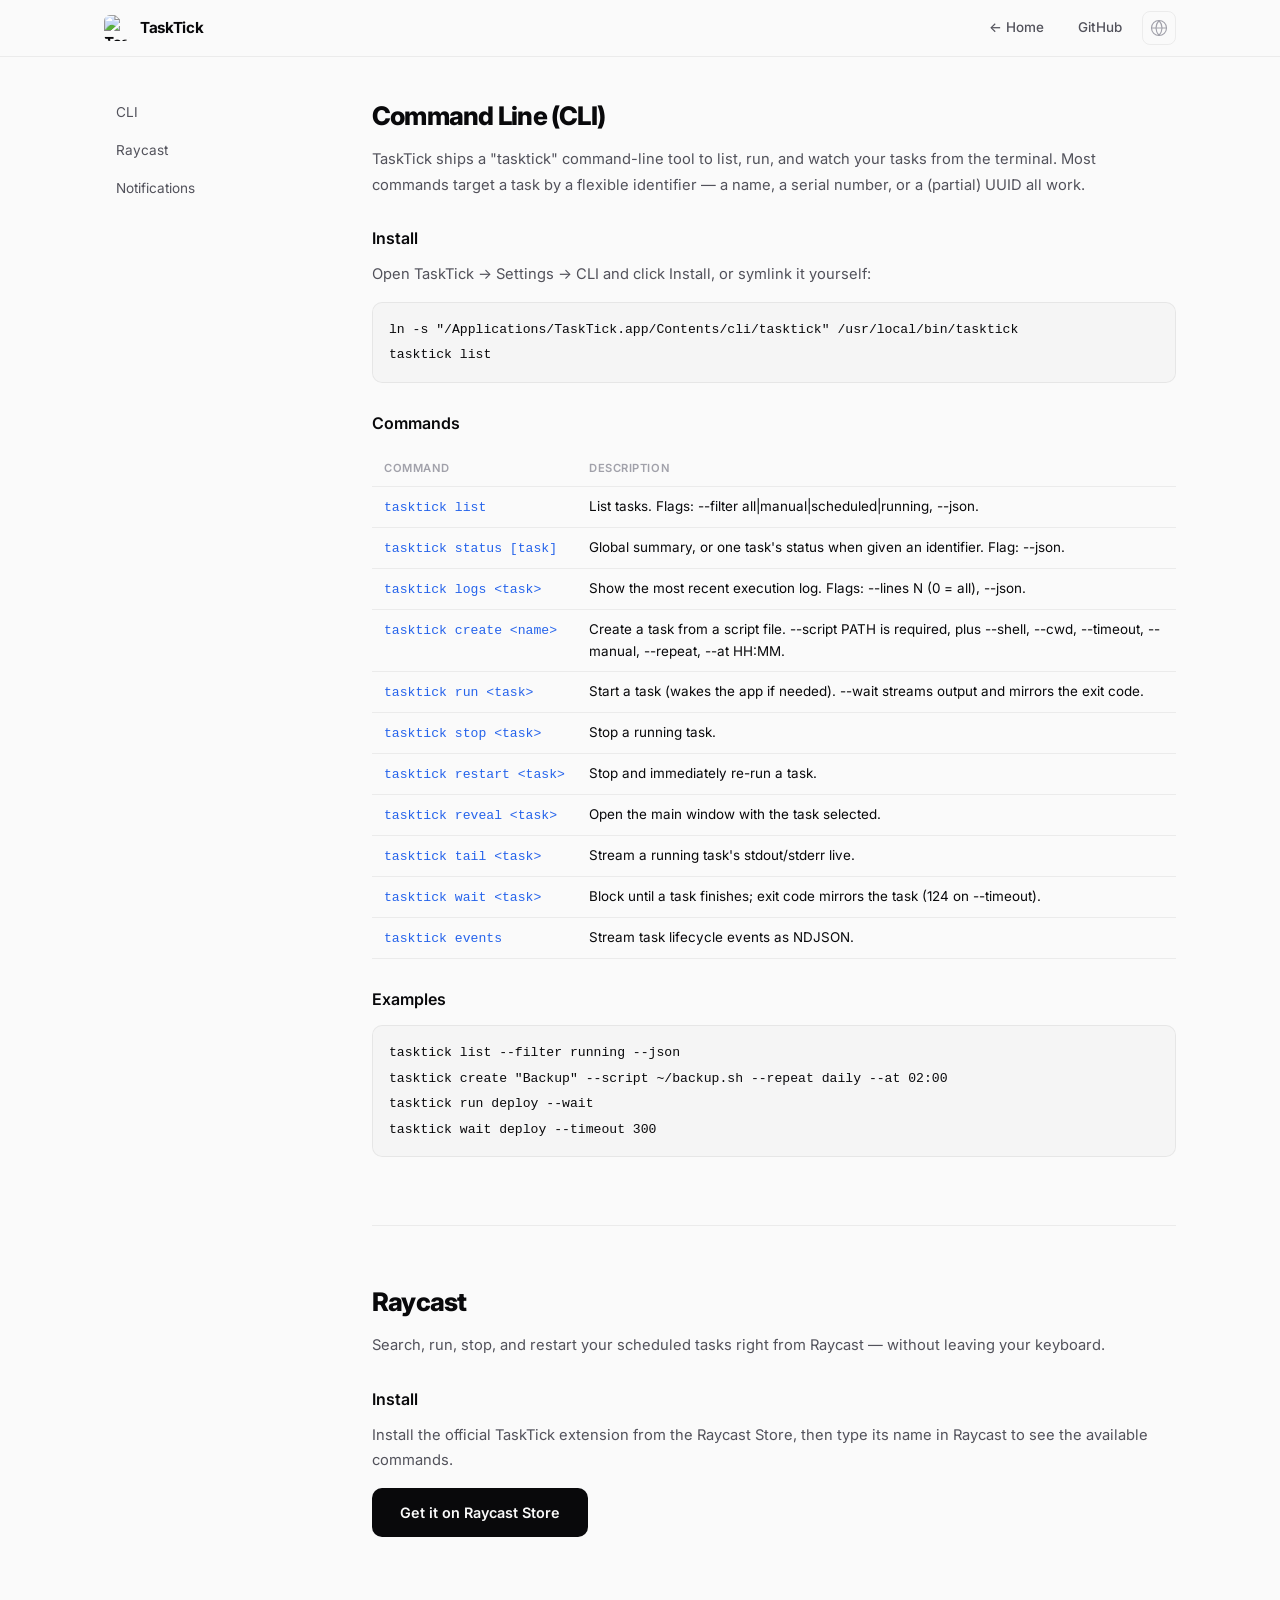
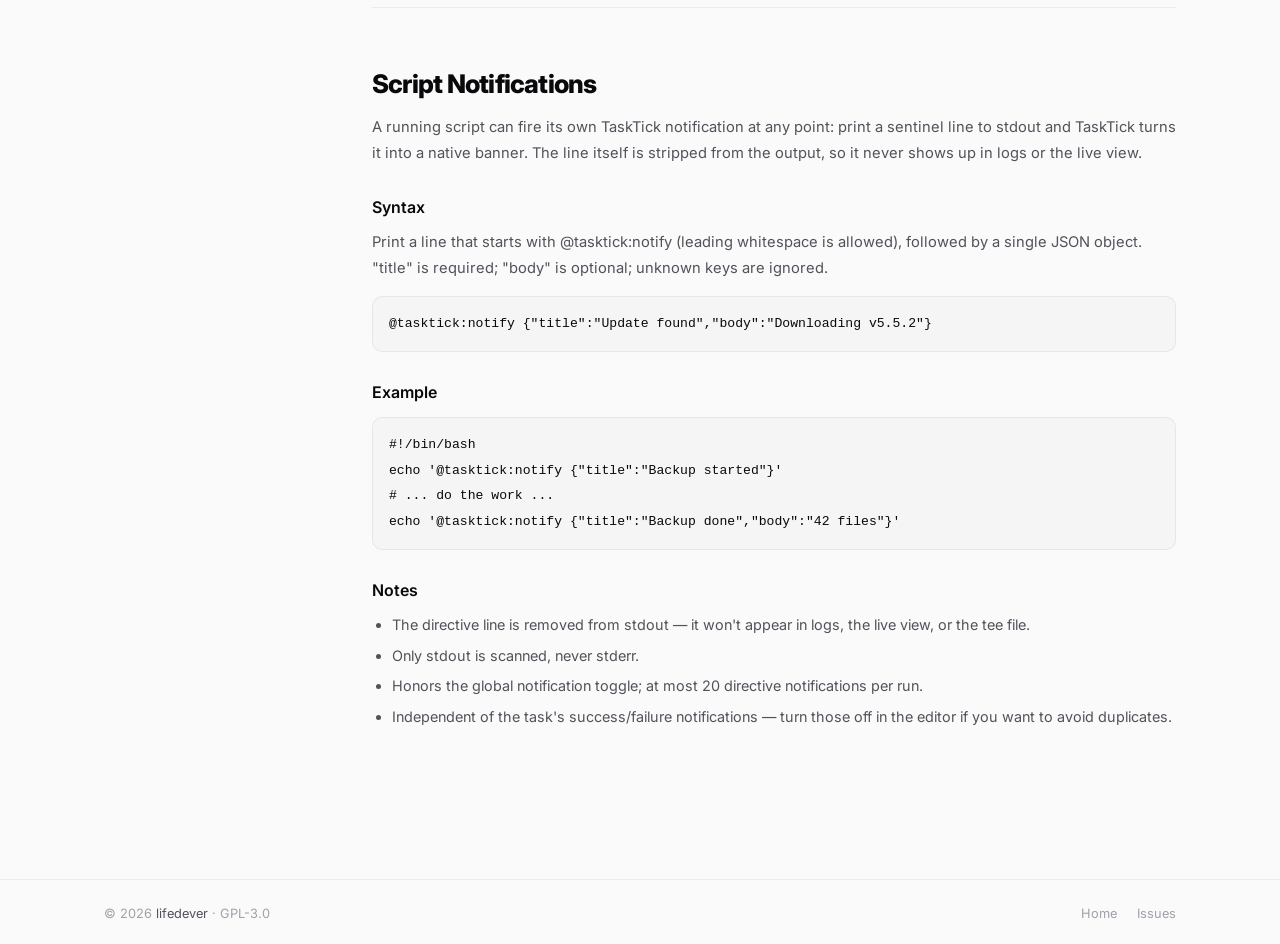
==== docs/guide/index.html @ 6cdb024d "移除赞助相关内容和链接，简化代码和文档" ====
<!DOCTYPE html>
<html lang="en">
<head>
<meta charset="UTF-8">
<meta name="viewport" content="width=device-width, initial-scale=1.0">
<title>TaskTick — Docs</title>
<meta name="description" content="TaskTick documentation: CLI, Raycast, and script notifications.">
<link rel="icon" type="image/svg+xml" href="../icon.svg">
<link rel="apple-touch-icon" href="../icon.svg">
<link rel="preconnect" href="https://fonts.loli.net">
<link rel="preconnect" href="https://gstatic.loli.net" crossorigin>
<link href="https://fonts.loli.net/css2?family=Inter:wght@400;500;600;700;800&family=Noto+Sans+SC:wght@400;500;700&display=swap" rel="stylesheet">
<style>
*,*::before,*::after{margin:0;padding:0;box-sizing:border-box}
:root{
  --bg:#fafafa;
  --bg2:#ffffff;
  --surface:rgba(0,0,0,.02);
  --border:rgba(0,0,0,.06);
  --text:#09090b;
  --text2:#52525b;
  --text3:#a1a1aa;
  --accent:#2563eb;
  --accent2:#3b82f6;
  --teal:#14b8a6;
  --pink:#ec4899;
  --font:'Inter','Noto Sans SC',-apple-system,system-ui,sans-serif;
}
html{scroll-behavior:smooth;font-size:16px}
body{font-family:var(--font);background:var(--bg);color:var(--text);line-height:1.6;overflow-x:hidden;-webkit-font-smoothing:antialiased}
::selection{background:var(--accent);color:#fff}

/* ── Nav ── */
nav{position:fixed;top:0;left:0;right:0;z-index:100;backdrop-filter:blur(24px) saturate(1.4);-webkit-backdrop-filter:blur(24px) saturate(1.4);background:rgba(250,250,250,.75);border-bottom:1px solid var(--border)}
.nav-inner{max-width:1120px;margin:0 auto;padding:0 24px;display:flex;align-items:center;justify-content:space-between;height:56px}
.nav-brand{display:flex;align-items:center;gap:10px;font-weight:700;font-size:.95rem;letter-spacing:-.02em;text-decoration:none;color:var(--text)}
.nav-brand img{width:26px;height:26px;border-radius:6px}
.nav-right{display:flex;align-items:center;gap:6px}
.nav-right a{color:var(--text2);text-decoration:none;font-size:.84rem;font-weight:500;padding:6px 14px;border-radius:8px;transition:color .2s}
.nav-right a:hover{color:var(--text)}
.lang-wrap{position:relative}
.lang-btn{cursor:pointer;width:34px;height:34px;border:1px solid var(--border);border-radius:8px;background:transparent;display:flex;align-items:center;justify-content:center;color:var(--text3);transition:all .2s}
.lang-btn:hover,.lang-btn.active{border-color:var(--accent);color:var(--accent)}
.lang-btn svg{width:18px;height:18px}
.lang-menu{display:none;position:absolute;top:calc(100% + 8px);right:0;min-width:180px;background:var(--bg2);border:1px solid var(--border);border-radius:12px;box-shadow:0 12px 40px rgba(0,0,0,.12);padding:6px;z-index:200;animation:fadeUp .2s ease}
.lang-menu.show{display:block}
.lang-menu button{display:flex;align-items:center;gap:8px;width:100%;padding:8px 14px;border:none;background:transparent;color:var(--text2);font-size:.84rem;font-family:var(--font);border-radius:8px;cursor:pointer;transition:all .15s;text-align:left}
.lang-menu button:hover{background:var(--surface);color:var(--text)}
.lang-menu button.active{background:var(--accent);color:#fff}
.lang-menu button.active:hover{opacity:.9}
.nav-cta{background:var(--text)!important;color:var(--bg)!important;font-weight:600!important;border-radius:8px!important;padding:6px 16px!important}
.nav-cta:hover{opacity:.85!important}

/* ── Buttons ── */
.btn{display:inline-flex;align-items:center;gap:8px;padding:12px 28px;border-radius:10px;font-size:.9rem;font-weight:600;text-decoration:none;transition:all .2s;cursor:pointer;border:none;font-family:var(--font)}
.btn-primary{background:var(--text);color:var(--bg)}
.btn-primary:hover{opacity:.85;transform:translateY(-1px)}
.btn-ghost{background:transparent;color:var(--text2);border:1px solid var(--border)}
.btn-ghost:hover{border-color:var(--text2);color:var(--text);transform:translateY(-1px)}
.btn svg{width:16px;height:16px}

/* ── Container / Footer ── */
.container{max-width:1120px;margin:0 auto;padding:0 24px}
footer{border-top:1px solid var(--border);padding:24px 0}
footer .container{display:flex;align-items:center;justify-content:space-between;flex-wrap:wrap;gap:12px}
footer .left{font-size:.8rem;color:var(--text3)}
footer .left a{color:var(--text2);text-decoration:none}
footer .left a:hover{color:var(--text)}
footer .right{display:flex;gap:20px}
footer .right a{color:var(--text3);text-decoration:none;font-size:.8rem}
footer .right a:hover{color:var(--text)}

/* ── Animations ── */
@keyframes fadeUp{from{opacity:0;transform:translateY(20px)}to{opacity:1;transform:translateY(0)}}

/* ── Guide-specific ── */
.doc-wrap{max-width:1120px;margin:0 auto;padding:96px 24px 80px;display:grid;grid-template-columns:220px 1fr;gap:48px;align-items:start}
.toc{position:sticky;top:80px;display:flex;flex-direction:column;gap:4px}
.toc a{color:var(--text2);text-decoration:none;font-size:.85rem;padding:6px 12px;border-radius:8px;transition:all .15s}
.toc a:hover{color:var(--text);background:var(--surface)}
.doc-main{min-width:0}
.doc-section{padding-bottom:56px;border-bottom:1px solid var(--border);margin-bottom:56px}
.doc-section:last-child{border-bottom:none;margin-bottom:0}
.doc-section h2{font-size:1.6rem;font-weight:800;letter-spacing:-.03em;margin-bottom:10px;scroll-margin-top:80px}
.doc-section h3{font-size:1rem;font-weight:600;margin:28px 0 10px}
.doc-section p{color:var(--text2);font-size:.92rem;line-height:1.75;margin-bottom:14px}
.doc-table{width:100%;border-collapse:collapse;font-size:.84rem;margin:14px 0}
.doc-table th,.doc-table td{text-align:left;padding:9px 12px;border-bottom:1px solid var(--border);vertical-align:top}
.doc-table th{color:var(--text3);font-weight:600;text-transform:uppercase;font-size:.7rem;letter-spacing:.05em}
.doc-table td code{font-family:'SF Mono',Menlo,monospace;font-size:.82rem;color:var(--accent);white-space:nowrap}
pre{background:var(--surface);border:1px solid var(--border);border-radius:10px;padding:14px 16px;overflow-x:auto;margin:12px 0}
pre code{font-family:'SF Mono',Menlo,monospace;font-size:.82rem;color:var(--text);line-height:1.7;white-space:pre}
.doc-note{background:rgba(37,99,235,.05);border:1px solid rgba(37,99,235,.15);border-radius:10px;padding:14px 16px;font-size:.86rem;color:var(--text2)}
.doc-list{margin:10px 0 14px 20px;color:var(--text2);font-size:.9rem;line-height:1.7}
.doc-list li{margin-bottom:6px}

/* ── Responsive ── */
@media(max-width:768px){
  .nav-right a:not(.nav-cta):not(.lang-btn){display:none}
  .doc-wrap{grid-template-columns:1fr;gap:24px}
  .toc{position:static;flex-direction:row;flex-wrap:wrap}
  footer .container{flex-direction:column;text-align:center}
}

/* ── Dark mode ── */
@media(prefers-color-scheme:dark){
  :root{
    --bg:#0a0a0b;--bg2:#18181b;--surface:rgba(255,255,255,.04);
    --border:rgba(255,255,255,.08);
    --text:#f5f5f7;--text2:#a1a1aa;--text3:#52525b;
    --accent:#60a5fa;--accent2:#3b82f6;--teal:#2dd4bf;--pink:#f472b6;
  }
  nav{background:rgba(10,10,11,.8)}
  footer .left a{color:var(--text2)}
  .lang-menu{background:var(--bg2);box-shadow:0 12px 40px rgba(0,0,0,.4)}
}
</style>
</head>
<body>

<nav>
  <div class="nav-inner">
    <a href="../" class="nav-brand">
      <img src="../icon.svg" alt="TaskTick">
      TaskTick
    </a>
    <div class="nav-right">
      <a href="../" data-i18n="g_back">← Home</a>
      <a href="https://github.com/lifedever/TaskTick">GitHub</a>
      <div class="lang-wrap">
        <button class="lang-btn" onclick="toggleLangMenu()" aria-label="Language">
          <svg viewBox="0 0 24 24" fill="none" stroke="currentColor" stroke-width="1.5" stroke-linecap="round" stroke-linejoin="round"><circle cx="12" cy="12" r="10"/><line x1="2" y1="12" x2="22" y2="12"/><path d="M12 2a15.3 15.3 0 014 10 15.3 15.3 0 01-4 10 15.3 15.3 0 01-4-10 15.3 15.3 0 014-10z"/></svg>
        </button>
        <div class="lang-menu" id="langMenu">
          <button onclick="setLang('zh-Hans')">简体中文</button>
          <button onclick="setLang('en')">English</button>
        </div>
      </div>
    </div>
  </div>
</nav>

<div class="doc-wrap">
  <aside class="toc">
    <a href="#cli" data-i18n="toc_cli">CLI</a>
    <a href="#raycast" data-i18n="toc_raycast">Raycast</a>
    <a href="#notifications" data-i18n="toc_notifications">Notifications</a>
  </aside>
  <main class="doc-main">

    <section id="cli" class="doc-section">
      <h2 data-i18n="cli_h">Command Line (CLI)</h2>
      <p data-i18n="cli_intro">TaskTick ships a "tasktick" command-line tool to list, run, and watch your tasks from the terminal. Most commands target a task by a flexible identifier — a name, a serial number, or a (partial) UUID all work.</p>

      <h3 data-i18n="cli_install_h">Install</h3>
      <p data-i18n="cli_install_p">Open TaskTick → Settings → CLI and click Install, or symlink it yourself:</p>
      <pre><code>ln -s "/Applications/TaskTick.app/Contents/cli/tasktick" /usr/local/bin/tasktick
tasktick list</code></pre>

      <h3 data-i18n="cli_cmds_h">Commands</h3>
      <table class="doc-table">
        <thead><tr><th data-i18n="cli_th_cmd">Command</th><th data-i18n="cli_th_desc">Description</th></tr></thead>
        <tbody>
          <tr><td><code>tasktick list</code></td><td data-i18n="cli_d_list">List tasks. Flags: --filter all|manual|scheduled|running, --json.</td></tr>
          <tr><td><code>tasktick status [task]</code></td><td data-i18n="cli_d_status">Global summary, or one task's status when given an identifier. Flag: --json.</td></tr>
          <tr><td><code>tasktick logs &lt;task&gt;</code></td><td data-i18n="cli_d_logs">Show the most recent execution log. Flags: --lines N (0 = all), --json.</td></tr>
          <tr><td><code>tasktick create &lt;name&gt;</code></td><td data-i18n="cli_d_create">Create a task from a script file. --script PATH is required, plus --shell, --cwd, --timeout, --manual, --repeat, --at HH:MM.</td></tr>
          <tr><td><code>tasktick run &lt;task&gt;</code></td><td data-i18n="cli_d_run">Start a task (wakes the app if needed). --wait streams output and mirrors the exit code.</td></tr>
          <tr><td><code>tasktick stop &lt;task&gt;</code></td><td data-i18n="cli_d_stop">Stop a running task.</td></tr>
          <tr><td><code>tasktick restart &lt;task&gt;</code></td><td data-i18n="cli_d_restart">Stop and immediately re-run a task.</td></tr>
          <tr><td><code>tasktick reveal &lt;task&gt;</code></td><td data-i18n="cli_d_reveal">Open the main window with the task selected.</td></tr>
          <tr><td><code>tasktick tail &lt;task&gt;</code></td><td data-i18n="cli_d_tail">Stream a running task's stdout/stderr live.</td></tr>
          <tr><td><code>tasktick wait &lt;task&gt;</code></td><td data-i18n="cli_d_wait">Block until a task finishes; exit code mirrors the task (124 on --timeout).</td></tr>
          <tr><td><code>tasktick events</code></td><td data-i18n="cli_d_events">Stream task lifecycle events as NDJSON.</td></tr>
        </tbody>
      </table>

      <h3 data-i18n="cli_ex_h">Examples</h3>
      <pre><code>tasktick list --filter running --json
tasktick create "Backup" --script ~/backup.sh --repeat daily --at 02:00
tasktick run deploy --wait
tasktick wait deploy --timeout 300</code></pre>
    </section>

    <section id="raycast" class="doc-section">
      <h2 data-i18n="raycast_h">Raycast</h2>
      <p data-i18n="raycast_intro">Search, run, stop, and restart your scheduled tasks right from Raycast — without leaving your keyboard.</p>
      <h3 data-i18n="raycast_install_h">Install</h3>
      <p data-i18n="raycast_install_p">Install the official TaskTick extension from the Raycast Store, then type its name in Raycast to see the available commands.</p>
      <p><a href="https://www.raycast.com/lifedever/tasktick" class="btn btn-primary"><span data-i18n="raycast_btn">Get it on Raycast Store</span></a></p>
    </section>

    <section id="notifications" class="doc-section">
      <h2 data-i18n="notif_h">Script Notifications</h2>
      <p data-i18n="notif_intro">A running script can fire its own TaskTick notification at any point: print a sentinel line to stdout and TaskTick turns it into a native banner. The line itself is stripped from the output, so it never shows up in logs or the live view.</p>

      <h3 data-i18n="notif_syntax_h">Syntax</h3>
      <p data-i18n="notif_syntax_p">Print a line that starts with @tasktick:notify (leading whitespace is allowed), followed by a single JSON object. "title" is required; "body" is optional; unknown keys are ignored.</p>
      <pre><code>@tasktick:notify {"title":"Update found","body":"Downloading v5.5.2"}</code></pre>

      <h3 data-i18n="notif_example_h">Example</h3>
      <pre><code>#!/bin/bash
echo '@tasktick:notify {"title":"Backup started"}'
# ... do the work ...
echo '@tasktick:notify {"title":"Backup done","body":"42 files"}'</code></pre>

      <h3 data-i18n="notif_notes_h">Notes</h3>
      <ul class="doc-list">
        <li data-i18n="notif_note_strip">The directive line is removed from stdout — it won't appear in logs, the live view, or the tee file.</li>
        <li data-i18n="notif_note_stdout">Only stdout is scanned, never stderr.</li>
        <li data-i18n="notif_note_cap">Honors the global notification toggle; at most 20 directive notifications per run.</li>
        <li data-i18n="notif_note_independent">Independent of the task's success/failure notifications — turn those off in the editor if you want to avoid duplicates.</li>
      </ul>
    </section>

  </main>
</div>

<footer>
  <div class="container">
    <div class="left">&copy; 2026 <a href="https://github.com/lifedever">lifedever</a> &middot; GPL-3.0</div>
    <div class="right">
      <a href="../">Home</a>
      <a href="https://github.com/lifedever/TaskTick/issues">Issues</a>
    </div>
  </div>
</footer>

<script>
const T = {
  en: {
    g_back: '← Home',
    toc_cli: 'CLI', toc_raycast: 'Raycast', toc_notifications: 'Notifications',
    cli_h: 'Command Line (CLI)',
    cli_intro: 'TaskTick ships a "tasktick" command-line tool to list, run, and watch your tasks from the terminal. Most commands target a task by a flexible identifier — a name, a serial number, or a (partial) UUID all work.',
    cli_install_h: 'Install',
    cli_install_p: 'Open TaskTick → Settings → CLI and click Install, or symlink it yourself:',
    cli_cmds_h: 'Commands', cli_th_cmd: 'Command', cli_th_desc: 'Description',
    cli_d_list: 'List tasks. Flags: --filter all|manual|scheduled|running, --json.',
    cli_d_status: "Global summary, or one task's status when given an identifier. Flag: --json.",
    cli_d_logs: 'Show the most recent execution log. Flags: --lines N (0 = all), --json.',
    cli_d_create: 'Create a task from a script file. --script PATH is required, plus --shell, --cwd, --timeout, --manual, --repeat, --at HH:MM.',
    cli_d_run: 'Start a task (wakes the app if needed). --wait streams output and mirrors the exit code.',
    cli_d_stop: 'Stop a running task.',
    cli_d_restart: 'Stop and immediately re-run a task.',
    cli_d_reveal: 'Open the main window with the task selected.',
    cli_d_tail: "Stream a running task's stdout/stderr live.",
    cli_d_wait: 'Block until a task finishes; exit code mirrors the task (124 on --timeout).',
    cli_d_events: 'Stream task lifecycle events as NDJSON.',
    cli_ex_h: 'Examples',
    raycast_h: 'Raycast',
    raycast_intro: 'Search, run, stop, and restart your scheduled tasks right from Raycast — without leaving your keyboard.',
    raycast_install_h: 'Install',
    raycast_install_p: 'Install the official TaskTick extension from the Raycast Store, then type its name in Raycast to see the available commands.',
    raycast_btn: 'Get it on Raycast Store',
    notif_h: 'Script Notifications',
    notif_intro: 'A running script can fire its own TaskTick notification at any point: print a sentinel line to stdout and TaskTick turns it into a native banner. The line itself is stripped from the output, so it never shows up in logs or the live view.',
    notif_syntax_h: 'Syntax',
    notif_syntax_p: 'Print a line that starts with @tasktick:notify (leading whitespace is allowed), followed by a single JSON object. "title" is required; "body" is optional; unknown keys are ignored.',
    notif_example_h: 'Example',
    notif_notes_h: 'Notes',
    notif_note_strip: "The directive line is removed from stdout — it won't appear in logs, the live view, or the tee file.",
    notif_note_stdout: 'Only stdout is scanned, never stderr.',
    notif_note_cap: 'Honors the global notification toggle; at most 20 directive notifications per run.',
    notif_note_independent: "Independent of the task's success/failure notifications — turn those off in the editor if you want to avoid duplicates.",
  },
  'zh-Hans': {
    g_back: '← 首页',
    toc_cli: '命令行', toc_raycast: 'Raycast', toc_notifications: '脚本通知',
    cli_h: '命令行工具 (CLI)',
    cli_intro: 'TaskTick 提供 “tasktick” 命令行工具，可在终端列出、运行和监看任务。大多数命令用一个灵活标识符指定任务——名称、序号或（部分）UUID 都可以。',
    cli_install_h: '安装',
    cli_install_p: '打开 TaskTick → 设置 → CLI 点击安装，或自行建立软链：',
    cli_cmds_h: '命令', cli_th_cmd: '命令', cli_th_desc: '说明',
    cli_d_list: '列出任务。选项：--filter all|manual|scheduled|running、--json。',
    cli_d_status: '全局摘要；带标识符时显示单个任务状态。选项：--json。',
    cli_d_logs: '显示最近一次执行日志。选项：--lines N（0 = 全部）、--json。',
    cli_d_create: '从脚本文件创建任务。--script PATH 必填，以及 --shell、--cwd、--timeout、--manual、--repeat、--at HH:MM。',
    cli_d_run: '启动任务（必要时唤醒 app）。--wait 实时输出并沿用退出码。',
    cli_d_stop: '停止运行中的任务。',
    cli_d_restart: '停止并立即重新运行任务。',
    cli_d_reveal: '打开主窗口并选中该任务。',
    cli_d_tail: '实时输出运行中任务的 stdout/stderr。',
    cli_d_wait: '阻塞直到任务结束；退出码沿用任务（--timeout 超时为 124）。',
    cli_d_events: '以 NDJSON 流式输出任务生命周期事件。',
    cli_ex_h: '示例',
    raycast_h: 'Raycast',
    raycast_intro: '在 Raycast 中直接搜索、运行、停止和重启你的定时任务，双手不离键盘。',
    raycast_install_h: '安装',
    raycast_install_p: '从 Raycast Store 安装官方 TaskTick 扩展，然后在 Raycast 中输入其名称即可看到可用命令。',
    raycast_btn: '前往 Raycast Store 获取',
    notif_h: '脚本通知',
    notif_intro: '运行中的脚本可以在任意时刻发出自己的 TaskTick 通知：往 stdout 打印一行 sentinel，TaskTick 就把它变成一条原生横幅。这一行本身会从输出里剥离，不会出现在日志或实时输出中。',
    notif_syntax_h: '语法',
    notif_syntax_p: '打印一行以 @tasktick:notify 开头（允许前导空白），后跟一个 JSON 对象。"title" 必填；"body" 可选；未知键会被忽略。',
    notif_example_h: '示例',
    notif_notes_h: '说明',
    notif_note_strip: '指令行会从 stdout 移除——不会出现在日志、实时输出或 tee 文件里。',
    notif_note_stdout: '只扫描 stdout，从不扫描 stderr。',
    notif_note_cap: '遵循全局通知开关；每次运行最多 20 条指令通知。',
    notif_note_independent: '与任务的成功/失败通知相互独立——如果想避免重复，在编辑器里关掉那些。',
  },
};

// Render only — plain text via textContent, never writes localStorage.
function applyLang(lang){
  if(!T[lang]) lang='en';
  document.querySelectorAll('[data-i18n]').forEach(el=>{
    const key=el.getAttribute('data-i18n');
    if(T[lang][key]!==undefined) el.textContent=T[lang][key];
  });
  document.documentElement.lang = lang.startsWith('zh') ? lang.split('-')[0] : lang;
  document.querySelectorAll('#langMenu button').forEach(function(btn){
    btn.classList.toggle('active', btn.getAttribute('onclick').indexOf("'"+lang+"'")!==-1);
  });
}

// User-initiated switch → persist so the choice carries back to the site.
function setLang(lang){
  if(!T[lang]) lang='en';
  applyLang(lang);
  localStorage.setItem('tasktick-lang', lang);
  document.getElementById('langMenu').classList.remove('show');
  document.querySelector('.lang-btn').classList.remove('active');
}

(function initLang(){
  const saved = localStorage.getItem('tasktick-lang');
  // Supported saved language → render it.
  if(saved && T[saved]){ applyLang(saved); return; }
  // Saved but unsupported here (e.g. 'ja' from the marketing site): show EN
  // but DO NOT overwrite the user's site-wide choice.
  if(saved && !T[saved]){ applyLang('en'); return; }
  // First visit, nothing saved: detect, render, but don't persist yet.
  const nav = navigator.language || '';
  applyLang(/^zh.*(CN|SG|Hans)/i.test(nav) ? 'zh-Hans' : 'en');
})();

function toggleLangMenu() {
  var menu = document.getElementById('langMenu');
  var btn = document.querySelector('.lang-btn');
  var isOpen = menu.classList.contains('show');
  menu.classList.toggle('show');
  btn.classList.toggle('active');
  if (!isOpen) {
    setTimeout(function() {
      document.addEventListener('click', closeLangMenu, { once: true });
    }, 0);
  }
}
function closeLangMenu(e) {
  var wrap = document.querySelector('.lang-wrap');
  if (!wrap.contains(e.target)) {
    document.getElementById('langMenu').classList.remove('show');
    document.querySelector('.lang-btn').classList.remove('active');
  } else {
    document.addEventListener('click', closeLangMenu, { once: true });
  }
}
</script>
</body>
</html>
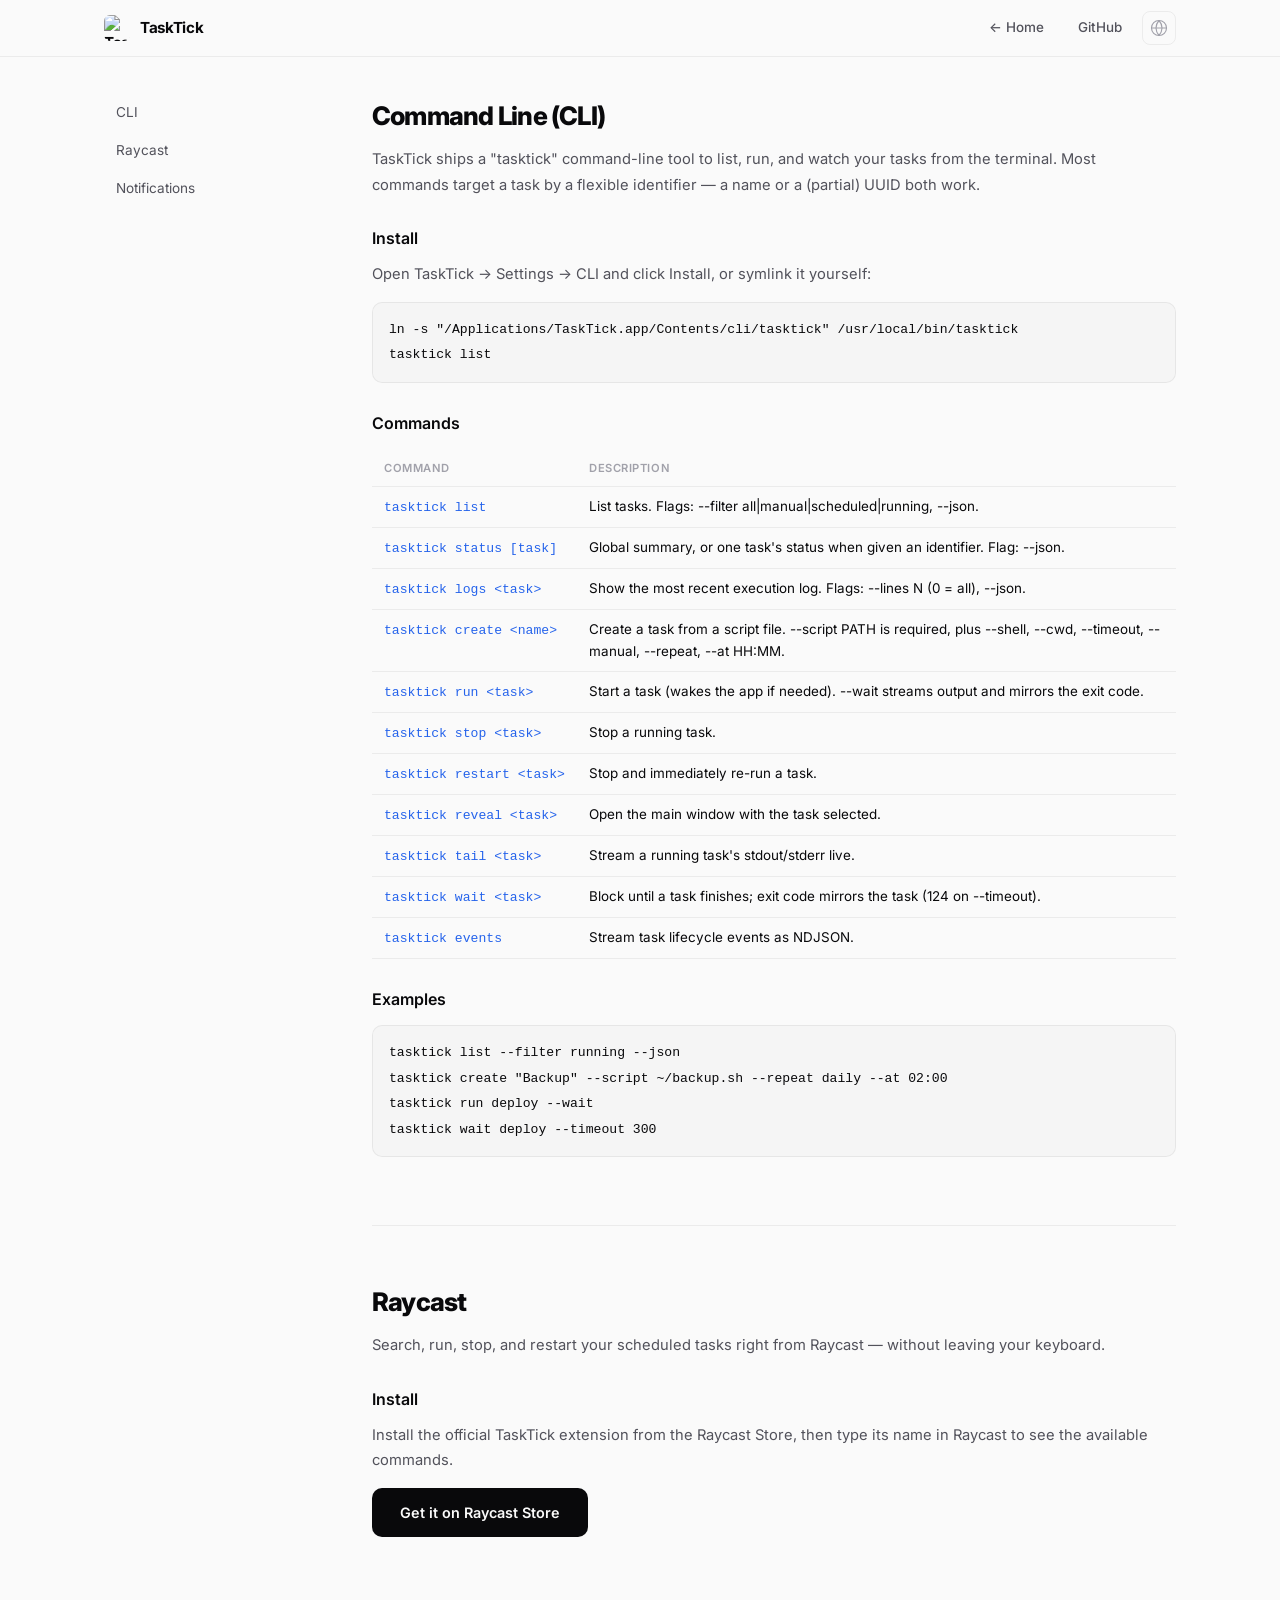
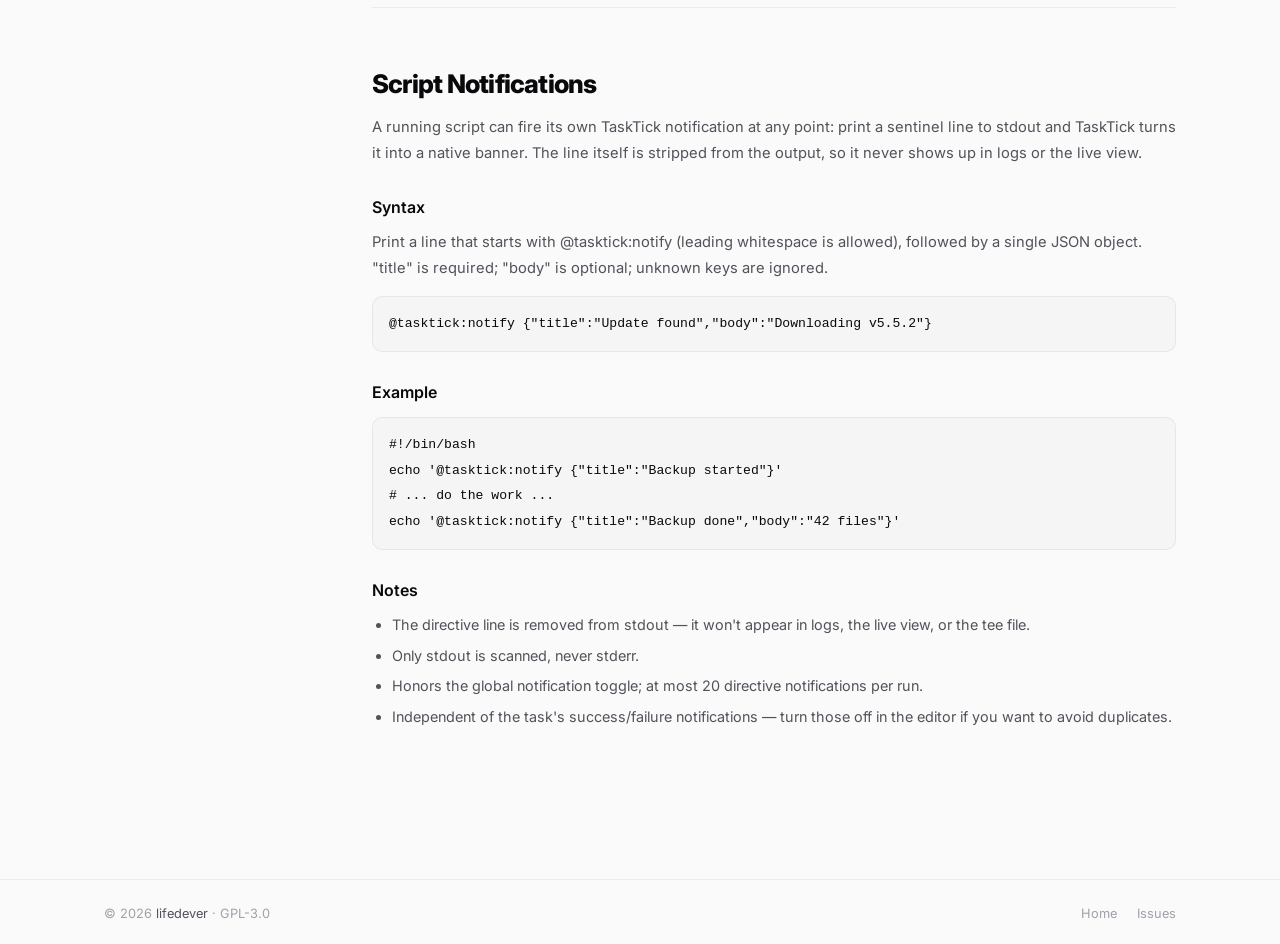
==== commit f500eae1: "移除序列号相关字段和逻辑，简化任务标识符处理" ====
--- a/docs/guide/index.html
+++ b/docs/guide/index.html
@@ -150,7 +150,7 @@
 
     <section id="cli" class="doc-section">
       <h2 data-i18n="cli_h">Command Line (CLI)</h2>
-      <p data-i18n="cli_intro">TaskTick ships a "tasktick" command-line tool to list, run, and watch your tasks from the terminal. Most commands target a task by a flexible identifier — a name, a serial number, or a (partial) UUID all work.</p>
+      <p data-i18n="cli_intro">TaskTick ships a "tasktick" command-line tool to list, run, and watch your tasks from the terminal. Most commands target a task by a flexible identifier — a name or a (partial) UUID both work.</p>
 
       <h3 data-i18n="cli_install_h">Install</h3>
       <p data-i18n="cli_install_p">Open TaskTick → Settings → CLI and click Install, or symlink it yourself:</p>
@@ -232,7 +232,7 @@
     g_back: '← Home',
     toc_cli: 'CLI', toc_raycast: 'Raycast', toc_notifications: 'Notifications',
     cli_h: 'Command Line (CLI)',
-    cli_intro: 'TaskTick ships a "tasktick" command-line tool to list, run, and watch your tasks from the terminal. Most commands target a task by a flexible identifier — a name, a serial number, or a (partial) UUID all work.',
+    cli_intro: 'TaskTick ships a "tasktick" command-line tool to list, run, and watch your tasks from the terminal. Most commands target a task by a flexible identifier — a name or a (partial) UUID both work.',
     cli_install_h: 'Install',
     cli_install_p: 'Open TaskTick → Settings → CLI and click Install, or symlink it yourself:',
     cli_cmds_h: 'Commands', cli_th_cmd: 'Command', cli_th_desc: 'Description',
@@ -268,7 +268,7 @@
     g_back: '← 首页',
     toc_cli: '命令行', toc_raycast: 'Raycast', toc_notifications: '脚本通知',
     cli_h: '命令行工具 (CLI)',
-    cli_intro: 'TaskTick 提供 “tasktick” 命令行工具，可在终端列出、运行和监看任务。大多数命令用一个灵活标识符指定任务——名称、序号或（部分）UUID 都可以。',
+    cli_intro: 'TaskTick 提供 “tasktick” 命令行工具，可在终端列出、运行和监看任务。大多数命令用一个灵活标识符指定任务——名称或（部分）UUID 都可以。',
     cli_install_h: '安装',
     cli_install_p: '打开 TaskTick → 设置 → CLI 点击安装，或自行建立软链：',
     cli_cmds_h: '命令', cli_th_cmd: '命令', cli_th_desc: '说明',
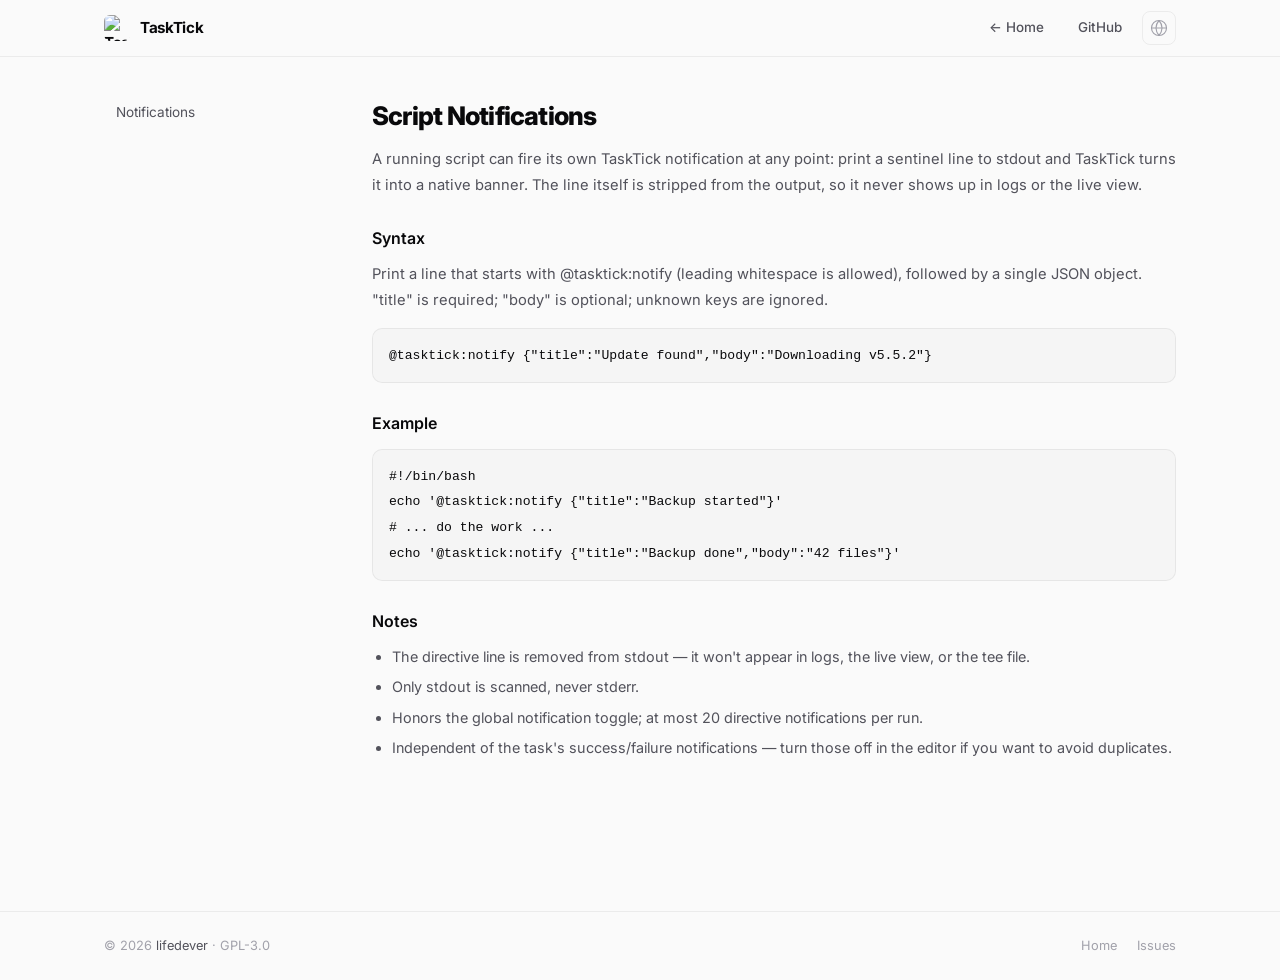
==== commit c8cfe72b: "Remove obsolete application code" ====
--- a/docs/guide/index.html
+++ b/docs/guide/index.html
@@ -4,7 +4,7 @@
 <meta charset="UTF-8">
 <meta name="viewport" content="width=device-width, initial-scale=1.0">
 <title>TaskTick — Docs</title>
-<meta name="description" content="TaskTick documentation: CLI, Raycast, and script notifications.">
+<meta name="description" content="TaskTick documentation: script notifications.">
 <link rel="icon" type="image/svg+xml" href="../icon.svg">
 <link rel="apple-touch-icon" href="../icon.svg">
 <link rel="preconnect" href="https://fonts.loli.net">
@@ -142,53 +142,9 @@
 
 <div class="doc-wrap">
   <aside class="toc">
-    <a href="#cli" data-i18n="toc_cli">CLI</a>
-    <a href="#raycast" data-i18n="toc_raycast">Raycast</a>
     <a href="#notifications" data-i18n="toc_notifications">Notifications</a>
   </aside>
   <main class="doc-main">
-
-    <section id="cli" class="doc-section">
-      <h2 data-i18n="cli_h">Command Line (CLI)</h2>
-      <p data-i18n="cli_intro">TaskTick ships a "tasktick" command-line tool to list, run, and watch your tasks from the terminal. Most commands target a task by a flexible identifier — a name or a (partial) UUID both work.</p>
-
-      <h3 data-i18n="cli_install_h">Install</h3>
-      <p data-i18n="cli_install_p">Open TaskTick → Settings → CLI and click Install, or symlink it yourself:</p>
-      <pre><code>ln -s "/Applications/TaskTick.app/Contents/cli/tasktick" /usr/local/bin/tasktick
-tasktick list</code></pre>
-
-      <h3 data-i18n="cli_cmds_h">Commands</h3>
-      <table class="doc-table">
-        <thead><tr><th data-i18n="cli_th_cmd">Command</th><th data-i18n="cli_th_desc">Description</th></tr></thead>
-        <tbody>
-          <tr><td><code>tasktick list</code></td><td data-i18n="cli_d_list">List tasks. Flags: --filter all|manual|scheduled|running, --json.</td></tr>
-          <tr><td><code>tasktick status [task]</code></td><td data-i18n="cli_d_status">Global summary, or one task's status when given an identifier. Flag: --json.</td></tr>
-          <tr><td><code>tasktick logs &lt;task&gt;</code></td><td data-i18n="cli_d_logs">Show the most recent execution log. Flags: --lines N (0 = all), --json.</td></tr>
-          <tr><td><code>tasktick create &lt;name&gt;</code></td><td data-i18n="cli_d_create">Create a task from a script file. --script PATH is required, plus --shell, --cwd, --timeout, --manual, --repeat, --at HH:MM.</td></tr>
-          <tr><td><code>tasktick run &lt;task&gt;</code></td><td data-i18n="cli_d_run">Start a task (wakes the app if needed). --wait streams output and mirrors the exit code.</td></tr>
-          <tr><td><code>tasktick stop &lt;task&gt;</code></td><td data-i18n="cli_d_stop">Stop a running task.</td></tr>
-          <tr><td><code>tasktick restart &lt;task&gt;</code></td><td data-i18n="cli_d_restart">Stop and immediately re-run a task.</td></tr>
-          <tr><td><code>tasktick reveal &lt;task&gt;</code></td><td data-i18n="cli_d_reveal">Open the main window with the task selected.</td></tr>
-          <tr><td><code>tasktick tail &lt;task&gt;</code></td><td data-i18n="cli_d_tail">Stream a running task's stdout/stderr live.</td></tr>
-          <tr><td><code>tasktick wait &lt;task&gt;</code></td><td data-i18n="cli_d_wait">Block until a task finishes; exit code mirrors the task (124 on --timeout).</td></tr>
-          <tr><td><code>tasktick events</code></td><td data-i18n="cli_d_events">Stream task lifecycle events as NDJSON.</td></tr>
-        </tbody>
-      </table>
-
-      <h3 data-i18n="cli_ex_h">Examples</h3>
-      <pre><code>tasktick list --filter running --json
-tasktick create "Backup" --script ~/backup.sh --repeat daily --at 02:00
-tasktick run deploy --wait
-tasktick wait deploy --timeout 300</code></pre>
-    </section>
-
-    <section id="raycast" class="doc-section">
-      <h2 data-i18n="raycast_h">Raycast</h2>
-      <p data-i18n="raycast_intro">Search, run, stop, and restart your scheduled tasks right from Raycast — without leaving your keyboard.</p>
-      <h3 data-i18n="raycast_install_h">Install</h3>
-      <p data-i18n="raycast_install_p">Install the official TaskTick extension from the Raycast Store, then type its name in Raycast to see the available commands.</p>
-      <p><a href="https://www.raycast.com/lifedever/tasktick" class="btn btn-primary"><span data-i18n="raycast_btn">Get it on Raycast Store</span></a></p>
-    </section>
 
     <section id="notifications" class="doc-section">
       <h2 data-i18n="notif_h">Script Notifications</h2>
@@ -230,29 +186,7 @@
 const T = {
   en: {
     g_back: '← Home',
-    toc_cli: 'CLI', toc_raycast: 'Raycast', toc_notifications: 'Notifications',
-    cli_h: 'Command Line (CLI)',
-    cli_intro: 'TaskTick ships a "tasktick" command-line tool to list, run, and watch your tasks from the terminal. Most commands target a task by a flexible identifier — a name or a (partial) UUID both work.',
-    cli_install_h: 'Install',
-    cli_install_p: 'Open TaskTick → Settings → CLI and click Install, or symlink it yourself:',
-    cli_cmds_h: 'Commands', cli_th_cmd: 'Command', cli_th_desc: 'Description',
-    cli_d_list: 'List tasks. Flags: --filter all|manual|scheduled|running, --json.',
-    cli_d_status: "Global summary, or one task's status when given an identifier. Flag: --json.",
-    cli_d_logs: 'Show the most recent execution log. Flags: --lines N (0 = all), --json.',
-    cli_d_create: 'Create a task from a script file. --script PATH is required, plus --shell, --cwd, --timeout, --manual, --repeat, --at HH:MM.',
-    cli_d_run: 'Start a task (wakes the app if needed). --wait streams output and mirrors the exit code.',
-    cli_d_stop: 'Stop a running task.',
-    cli_d_restart: 'Stop and immediately re-run a task.',
-    cli_d_reveal: 'Open the main window with the task selected.',
-    cli_d_tail: "Stream a running task's stdout/stderr live.",
-    cli_d_wait: 'Block until a task finishes; exit code mirrors the task (124 on --timeout).',
-    cli_d_events: 'Stream task lifecycle events as NDJSON.',
-    cli_ex_h: 'Examples',
-    raycast_h: 'Raycast',
-    raycast_intro: 'Search, run, stop, and restart your scheduled tasks right from Raycast — without leaving your keyboard.',
-    raycast_install_h: 'Install',
-    raycast_install_p: 'Install the official TaskTick extension from the Raycast Store, then type its name in Raycast to see the available commands.',
-    raycast_btn: 'Get it on Raycast Store',
+    toc_notifications: 'Notifications',
     notif_h: 'Script Notifications',
     notif_intro: 'A running script can fire its own TaskTick notification at any point: print a sentinel line to stdout and TaskTick turns it into a native banner. The line itself is stripped from the output, so it never shows up in logs or the live view.',
     notif_syntax_h: 'Syntax',
@@ -266,29 +200,7 @@
   },
   'zh-Hans': {
     g_back: '← 首页',
-    toc_cli: '命令行', toc_raycast: 'Raycast', toc_notifications: '脚本通知',
-    cli_h: '命令行工具 (CLI)',
-    cli_intro: 'TaskTick 提供 “tasktick” 命令行工具，可在终端列出、运行和监看任务。大多数命令用一个灵活标识符指定任务——名称或（部分）UUID 都可以。',
-    cli_install_h: '安装',
-    cli_install_p: '打开 TaskTick → 设置 → CLI 点击安装，或自行建立软链：',
-    cli_cmds_h: '命令', cli_th_cmd: '命令', cli_th_desc: '说明',
-    cli_d_list: '列出任务。选项：--filter all|manual|scheduled|running、--json。',
-    cli_d_status: '全局摘要；带标识符时显示单个任务状态。选项：--json。',
-    cli_d_logs: '显示最近一次执行日志。选项：--lines N（0 = 全部）、--json。',
-    cli_d_create: '从脚本文件创建任务。--script PATH 必填，以及 --shell、--cwd、--timeout、--manual、--repeat、--at HH:MM。',
-    cli_d_run: '启动任务（必要时唤醒 app）。--wait 实时输出并沿用退出码。',
-    cli_d_stop: '停止运行中的任务。',
-    cli_d_restart: '停止并立即重新运行任务。',
-    cli_d_reveal: '打开主窗口并选中该任务。',
-    cli_d_tail: '实时输出运行中任务的 stdout/stderr。',
-    cli_d_wait: '阻塞直到任务结束；退出码沿用任务（--timeout 超时为 124）。',
-    cli_d_events: '以 NDJSON 流式输出任务生命周期事件。',
-    cli_ex_h: '示例',
-    raycast_h: 'Raycast',
-    raycast_intro: '在 Raycast 中直接搜索、运行、停止和重启你的定时任务，双手不离键盘。',
-    raycast_install_h: '安装',
-    raycast_install_p: '从 Raycast Store 安装官方 TaskTick 扩展，然后在 Raycast 中输入其名称即可看到可用命令。',
-    raycast_btn: '前往 Raycast Store 获取',
+    toc_notifications: '脚本通知',
     notif_h: '脚本通知',
     notif_intro: '运行中的脚本可以在任意时刻发出自己的 TaskTick 通知：往 stdout 打印一行 sentinel，TaskTick 就把它变成一条原生横幅。这一行本身会从输出里剥离，不会出现在日志或实时输出中。',
     notif_syntax_h: '语法',
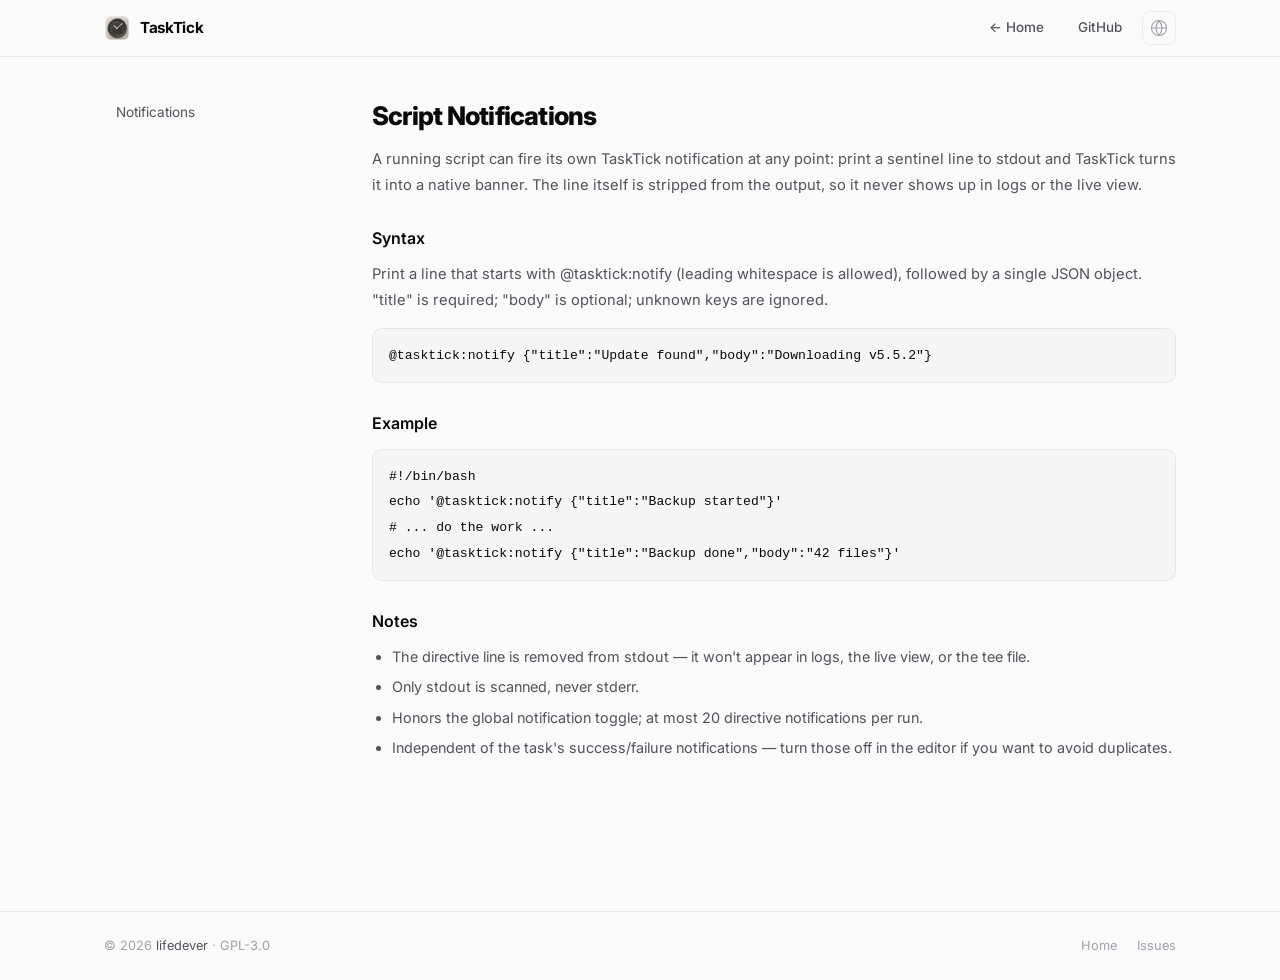
==== commit 61cf3907: "更新图标格式为 PNG，移除 SVG 图标文件" ====
--- a/docs/guide/index.html
+++ b/docs/guide/index.html
@@ -5,8 +5,8 @@
 <meta name="viewport" content="width=device-width, initial-scale=1.0">
 <title>TaskTick — Docs</title>
 <meta name="description" content="TaskTick documentation: script notifications.">
-<link rel="icon" type="image/svg+xml" href="../icon.svg">
-<link rel="apple-touch-icon" href="../icon.svg">
+<link rel="icon" type="image/png" href="../icon.png">
+<link rel="apple-touch-icon" href="../icon.png">
 <link rel="preconnect" href="https://fonts.loli.net">
 <link rel="preconnect" href="https://gstatic.loli.net" crossorigin>
 <link href="https://fonts.loli.net/css2?family=Inter:wght@400;500;600;700;800&family=Noto+Sans+SC:wght@400;500;700&display=swap" rel="stylesheet">
@@ -121,7 +121,7 @@
 <nav>
   <div class="nav-inner">
     <a href="../" class="nav-brand">
-      <img src="../icon.svg" alt="TaskTick">
+      <img src="../icon.png" alt="TaskTick">
       TaskTick
     </a>
     <div class="nav-right">
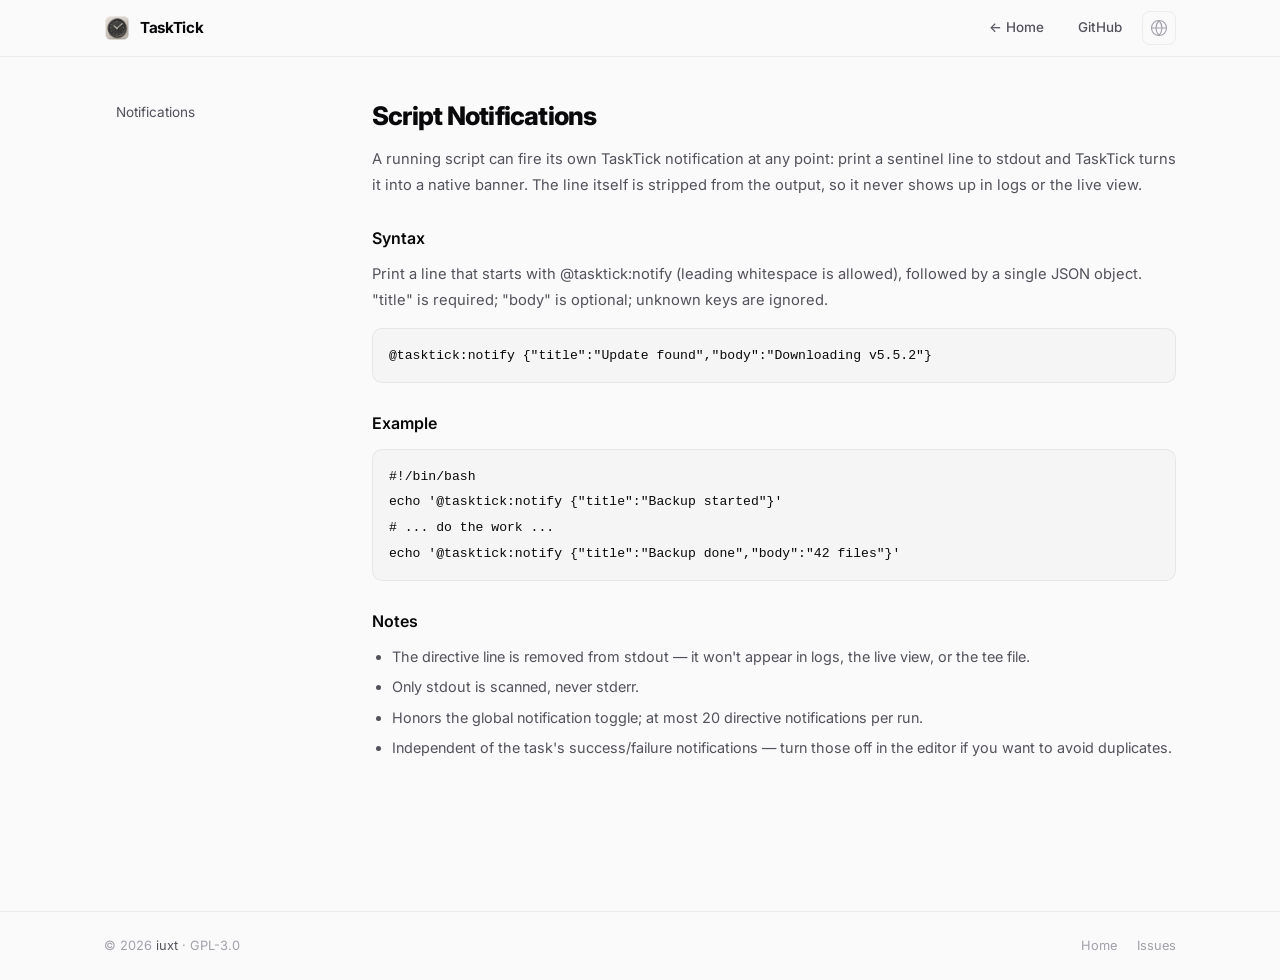
==== commit 982c83d1: "Refactor project to change ownership from lifedever to iuxt - Updated README and documentation links" ====
--- a/docs/guide/index.html
+++ b/docs/guide/index.html
@@ -126,7 +126,7 @@
     </a>
     <div class="nav-right">
       <a href="../" data-i18n="g_back">← Home</a>
-      <a href="https://github.com/lifedever/TaskTick">GitHub</a>
+      <a href="https://github.com/iuxt/TaskTick">GitHub</a>
       <div class="lang-wrap">
         <button class="lang-btn" onclick="toggleLangMenu()" aria-label="Language">
           <svg viewBox="0 0 24 24" fill="none" stroke="currentColor" stroke-width="1.5" stroke-linecap="round" stroke-linejoin="round"><circle cx="12" cy="12" r="10"/><line x1="2" y1="12" x2="22" y2="12"/><path d="M12 2a15.3 15.3 0 014 10 15.3 15.3 0 01-4 10 15.3 15.3 0 01-4-10 15.3 15.3 0 014-10z"/></svg>
@@ -174,10 +174,10 @@
 
 <footer>
   <div class="container">
-    <div class="left">&copy; 2026 <a href="https://github.com/lifedever">lifedever</a> &middot; GPL-3.0</div>
+    <div class="left">&copy; 2026 <a href="https://github.com/iuxt">iuxt</a> &middot; GPL-3.0</div>
     <div class="right">
       <a href="../">Home</a>
-      <a href="https://github.com/lifedever/TaskTick/issues">Issues</a>
+      <a href="https://github.com/iuxt/TaskTick/issues">Issues</a>
     </div>
   </div>
 </footer>
